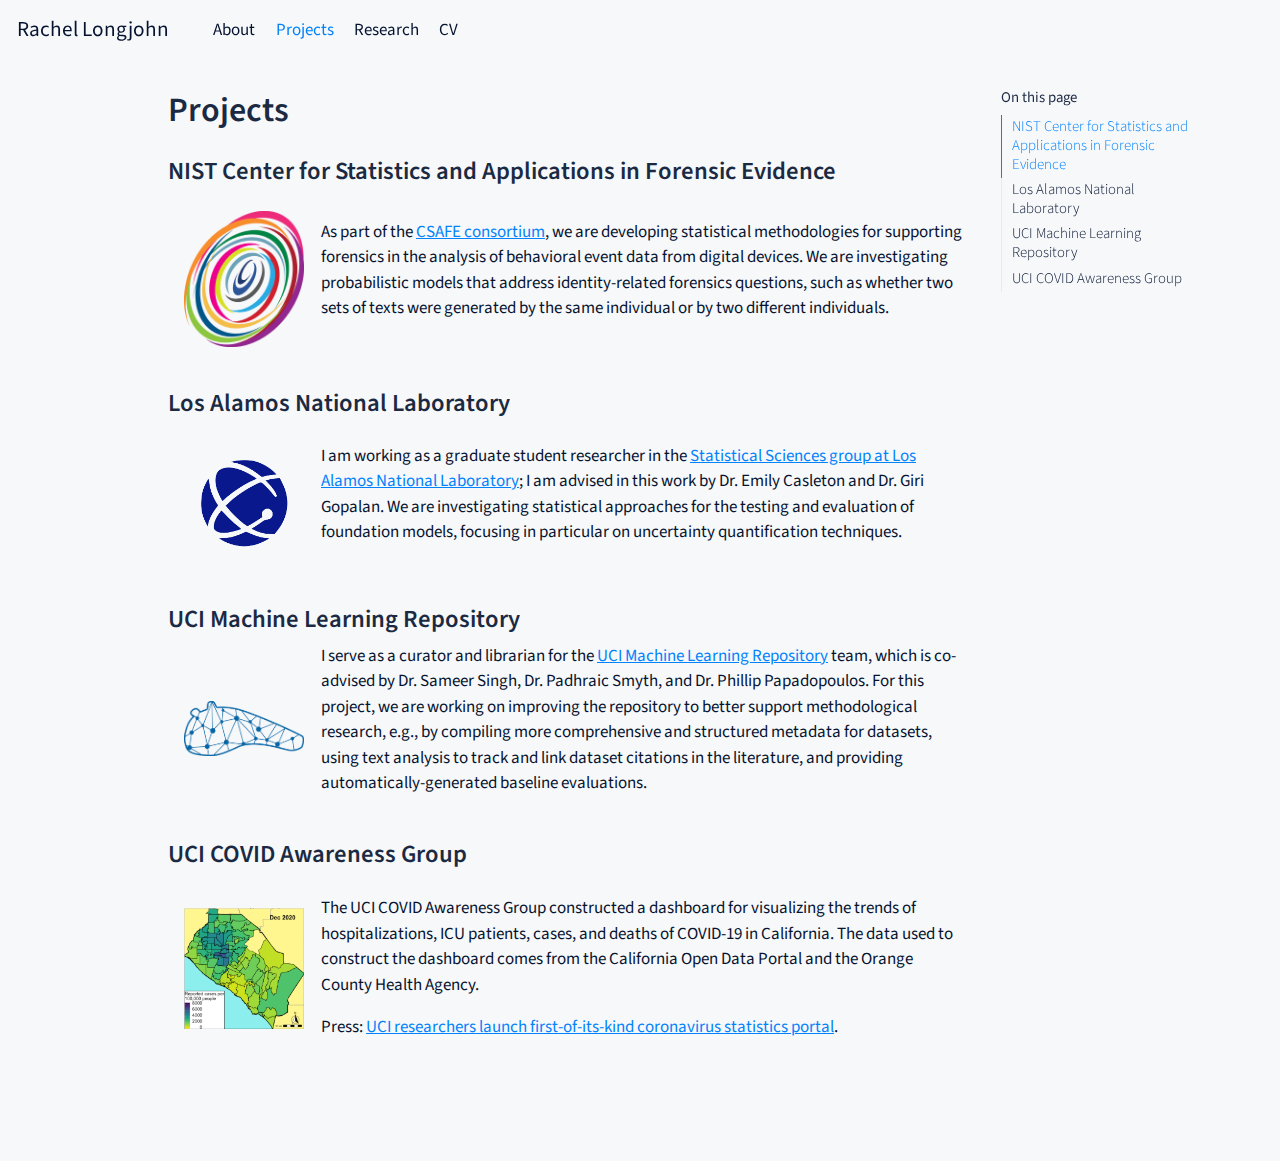
==== docs/projects.html @ 6b7d3f92 "Publish site to docs/" ====
<!DOCTYPE html>
<html xmlns="http://www.w3.org/1999/xhtml" lang="en" xml:lang="en"><head>

<meta charset="utf-8">
<meta name="generator" content="quarto-1.3.450">

<meta name="viewport" content="width=device-width, initial-scale=1.0, user-scalable=yes">


<title>Rachel Longjohn - Projects</title>
<style>
code{white-space: pre-wrap;}
span.smallcaps{font-variant: small-caps;}
div.columns{display: flex; gap: min(4vw, 1.5em);}
div.column{flex: auto; overflow-x: auto;}
div.hanging-indent{margin-left: 1.5em; text-indent: -1.5em;}
ul.task-list{list-style: none;}
ul.task-list li input[type="checkbox"] {
  width: 0.8em;
  margin: 0 0.8em 0.2em -1em; /* quarto-specific, see https://github.com/quarto-dev/quarto-cli/issues/4556 */ 
  vertical-align: middle;
}
</style>


<script src="site_libs/quarto-nav/quarto-nav.js"></script>
<script src="site_libs/quarto-nav/headroom.min.js"></script>
<script src="site_libs/clipboard/clipboard.min.js"></script>
<script src="site_libs/quarto-html/quarto.js"></script>
<script src="site_libs/quarto-html/popper.min.js"></script>
<script src="site_libs/quarto-html/tippy.umd.min.js"></script>
<script src="site_libs/quarto-html/anchor.min.js"></script>
<link href="site_libs/quarto-html/tippy.css" rel="stylesheet">
<link href="site_libs/quarto-html/quarto-syntax-highlighting.css" rel="stylesheet" id="quarto-text-highlighting-styles">
<script src="site_libs/bootstrap/bootstrap.min.js"></script>
<link href="site_libs/bootstrap/bootstrap-icons.css" rel="stylesheet">
<link href="site_libs/bootstrap/bootstrap.min.css" rel="stylesheet" id="quarto-bootstrap" data-mode="light">
<script id="quarto-search-options" type="application/json">{
  "language": {
    "search-no-results-text": "No results",
    "search-matching-documents-text": "matching documents",
    "search-copy-link-title": "Copy link to search",
    "search-hide-matches-text": "Hide additional matches",
    "search-more-match-text": "more match in this document",
    "search-more-matches-text": "more matches in this document",
    "search-clear-button-title": "Clear",
    "search-detached-cancel-button-title": "Cancel",
    "search-submit-button-title": "Submit",
    "search-label": "Search"
  }
}</script>


<link rel="stylesheet" href="styles.css">
</head>

<body class="nav-fixed">

<div id="quarto-search-results"></div>
  <header id="quarto-header" class="headroom fixed-top">
    <nav class="navbar navbar-expand-lg navbar-dark ">
      <div class="navbar-container container-fluid">
      <div class="navbar-brand-container">
    <a class="navbar-brand" href="./index.html">
    <span class="navbar-title">Rachel Longjohn</span>
    </a>
  </div>
          <button class="navbar-toggler" type="button" data-bs-toggle="collapse" data-bs-target="#navbarCollapse" aria-controls="navbarCollapse" aria-expanded="false" aria-label="Toggle navigation" onclick="if (window.quartoToggleHeadroom) { window.quartoToggleHeadroom(); }">
  <span class="navbar-toggler-icon"></span>
</button>
          <div class="collapse navbar-collapse" id="navbarCollapse">
            <ul class="navbar-nav navbar-nav-scroll me-auto">
  <li class="nav-item">
    <a class="nav-link" href="./index.html" rel="" target="">
 <span class="menu-text">About</span></a>
  </li>  
  <li class="nav-item">
    <a class="nav-link active" href="./projects.html" rel="" target="" aria-current="page">
 <span class="menu-text">Projects</span></a>
  </li>  
  <li class="nav-item">
    <a class="nav-link" href="./research.html" rel="" target="">
 <span class="menu-text">Research</span></a>
  </li>  
  <li class="nav-item">
    <a class="nav-link" href="./rachel_longjohn_cv.pdf" rel="" target="">
 <span class="menu-text">CV</span></a>
  </li>  
</ul>
            <div class="quarto-navbar-tools ms-auto">
</div>
          </div> <!-- /navcollapse -->
      </div> <!-- /container-fluid -->
    </nav>
</header>
<!-- content -->
<div id="quarto-content" class="quarto-container page-columns page-rows-contents page-layout-article page-navbar">
<!-- sidebar -->
<!-- margin-sidebar -->
    <div id="quarto-margin-sidebar" class="sidebar margin-sidebar">
        <nav id="TOC" role="doc-toc" class="toc-active">
    <h2 id="toc-title">On this page</h2>
   
  <ul>
  <li><a href="#nist-center-for-statistics-and-applications-in-forensic-evidence" id="toc-nist-center-for-statistics-and-applications-in-forensic-evidence" class="nav-link active" data-scroll-target="#nist-center-for-statistics-and-applications-in-forensic-evidence">NIST Center for Statistics and Applications in Forensic Evidence</a></li>
  <li><a href="#los-alamos-national-laboratory" id="toc-los-alamos-national-laboratory" class="nav-link" data-scroll-target="#los-alamos-national-laboratory">Los Alamos National Laboratory</a></li>
  <li><a href="#uci-machine-learning-repository" id="toc-uci-machine-learning-repository" class="nav-link" data-scroll-target="#uci-machine-learning-repository">UCI Machine Learning Repository</a></li>
  <li><a href="#uci-covid-awareness-group" id="toc-uci-covid-awareness-group" class="nav-link" data-scroll-target="#uci-covid-awareness-group">UCI COVID Awareness Group</a></li>
  </ul>
</nav>
    </div>
<!-- main -->
<main class="content" id="quarto-document-content">

<header id="title-block-header" class="quarto-title-block default">
<div class="quarto-title">
<h1 class="title">Projects</h1>
</div>



<div class="quarto-title-meta">

    
  
    
  </div>
  

</header>

<section id="nist-center-for-statistics-and-applications-in-forensic-evidence" class="level3">
<h3 class="anchored" data-anchor-id="nist-center-for-statistics-and-applications-in-forensic-evidence">NIST Center for Statistics and Applications in Forensic Evidence</h3>

<table cellspacing="10">
<tbody><tr>
<td>
<img src="CSAFE-thumbprint-alone.png" align="right" width="150" style="padding:15px">
</td>
<td>
<p>
As part of the <a href="https://forensicstats.org/">CSAFE consortium</a>, we are developing statistical methodologies for supporting forensics in the analysis of behavioral event data from digital devices. We are investigating probabilistic models that address identity-related forensics questions, such as whether two sets of texts were generated by the same individual or by two different individuals.
</p>
</td>
</tr>

</tbody></table>
</section>
<section id="los-alamos-national-laboratory" class="level3">
<h3 class="anchored" data-anchor-id="los-alamos-national-laboratory">Los Alamos National Laboratory</h3>

<table cellspacing="10">
<tbody><tr>
<td>
<img src="lanl-logo.png" align="right" width="150" style="padding:15px">
</td>
<td>
<p>
I am working as a graduate student researcher in the <a href="https://www.lanl.gov/org/ddste/aldsc/computer-computational-statistical-sciences/statistical-sciences/index.php">Statistical Sciences group at Los Alamos National Laboratory</a>; I am advised in this work by Dr.&nbsp;Emily Casleton and Dr.&nbsp;Giri Gopalan. We are investigating statistical approaches for the testing and evaluation of foundation models, focusing in particular on uncertainty quantification techniques.
</p>
</td>
</tr>

</tbody></table>
</section>
<section id="uci-machine-learning-repository" class="level3">
<h3 class="anchored" data-anchor-id="uci-machine-learning-repository">UCI Machine Learning Repository</h3>

<table cellspacing="10">
<tbody><tr>
<td>
<img src="anteater_head.png" align="right" width="150" style="padding:15px">
</td>
<td>
<p>
I serve as a curator and librarian for the <a href="https://archive.ics.uci.edu/">UCI Machine Learning Repository</a> team, which is co-advised by Dr.&nbsp;Sameer Singh, Dr.&nbsp;Padhraic Smyth, and Dr.&nbsp;Phillip Papadopoulos. For this project, we are working on improving the repository to better support methodological research, e.g., by compiling more comprehensive and structured metadata for datasets, using text analysis to track and link dataset citations in the literature, and providing automatically-generated baseline evaluations.
</p>
</td>
</tr>

</tbody></table>
</section>
<section id="uci-covid-awareness-group" class="level3">
<h3 class="anchored" data-anchor-id="uci-covid-awareness-group">UCI COVID Awareness Group</h3>

<table cellspacing="10">
<tbody><tr>
<td>
<img src="covid-awareness-map.png" align="right" width="150" style="padding:15px">
</td>
<td>
<p>
</p><p>The UCI COVID Awareness Group constructed a dashboard for visualizing the trends of hospitalizations, ICU patients, cases, and deaths of COVID-19 in California. The data used to construct the dashboard comes from the California Open Data Portal and the Orange County Health Agency.</p>
Press: <a href="https://news.uci.edu/2020/08/10/uci-researchers-launch-first-of-its-kind-coronavirus-statistics-portal/">UCI researchers launch first-of-its-kind coronavirus statistics portal</a>.
<p></p>
</td>
</tr>

</tbody></table>


</section>

</main> <!-- /main -->
<script id="quarto-html-after-body" type="application/javascript">
window.document.addEventListener("DOMContentLoaded", function (event) {
  const toggleBodyColorMode = (bsSheetEl) => {
    const mode = bsSheetEl.getAttribute("data-mode");
    const bodyEl = window.document.querySelector("body");
    if (mode === "dark") {
      bodyEl.classList.add("quarto-dark");
      bodyEl.classList.remove("quarto-light");
    } else {
      bodyEl.classList.add("quarto-light");
      bodyEl.classList.remove("quarto-dark");
    }
  }
  const toggleBodyColorPrimary = () => {
    const bsSheetEl = window.document.querySelector("link#quarto-bootstrap");
    if (bsSheetEl) {
      toggleBodyColorMode(bsSheetEl);
    }
  }
  toggleBodyColorPrimary();  
  const icon = "";
  const anchorJS = new window.AnchorJS();
  anchorJS.options = {
    placement: 'right',
    icon: icon
  };
  anchorJS.add('.anchored');
  const isCodeAnnotation = (el) => {
    for (const clz of el.classList) {
      if (clz.startsWith('code-annotation-')) {                     
        return true;
      }
    }
    return false;
  }
  const clipboard = new window.ClipboardJS('.code-copy-button', {
    text: function(trigger) {
      const codeEl = trigger.previousElementSibling.cloneNode(true);
      for (const childEl of codeEl.children) {
        if (isCodeAnnotation(childEl)) {
          childEl.remove();
        }
      }
      return codeEl.innerText;
    }
  });
  clipboard.on('success', function(e) {
    // button target
    const button = e.trigger;
    // don't keep focus
    button.blur();
    // flash "checked"
    button.classList.add('code-copy-button-checked');
    var currentTitle = button.getAttribute("title");
    button.setAttribute("title", "Copied!");
    let tooltip;
    if (window.bootstrap) {
      button.setAttribute("data-bs-toggle", "tooltip");
      button.setAttribute("data-bs-placement", "left");
      button.setAttribute("data-bs-title", "Copied!");
      tooltip = new bootstrap.Tooltip(button, 
        { trigger: "manual", 
          customClass: "code-copy-button-tooltip",
          offset: [0, -8]});
      tooltip.show();    
    }
    setTimeout(function() {
      if (tooltip) {
        tooltip.hide();
        button.removeAttribute("data-bs-title");
        button.removeAttribute("data-bs-toggle");
        button.removeAttribute("data-bs-placement");
      }
      button.setAttribute("title", currentTitle);
      button.classList.remove('code-copy-button-checked');
    }, 1000);
    // clear code selection
    e.clearSelection();
  });
  function tippyHover(el, contentFn) {
    const config = {
      allowHTML: true,
      content: contentFn,
      maxWidth: 500,
      delay: 100,
      arrow: false,
      appendTo: function(el) {
          return el.parentElement;
      },
      interactive: true,
      interactiveBorder: 10,
      theme: 'quarto',
      placement: 'bottom-start'
    };
    window.tippy(el, config); 
  }
  const noterefs = window.document.querySelectorAll('a[role="doc-noteref"]');
  for (var i=0; i<noterefs.length; i++) {
    const ref = noterefs[i];
    tippyHover(ref, function() {
      // use id or data attribute instead here
      let href = ref.getAttribute('data-footnote-href') || ref.getAttribute('href');
      try { href = new URL(href).hash; } catch {}
      const id = href.replace(/^#\/?/, "");
      const note = window.document.getElementById(id);
      return note.innerHTML;
    });
  }
      let selectedAnnoteEl;
      const selectorForAnnotation = ( cell, annotation) => {
        let cellAttr = 'data-code-cell="' + cell + '"';
        let lineAttr = 'data-code-annotation="' +  annotation + '"';
        const selector = 'span[' + cellAttr + '][' + lineAttr + ']';
        return selector;
      }
      const selectCodeLines = (annoteEl) => {
        const doc = window.document;
        const targetCell = annoteEl.getAttribute("data-target-cell");
        const targetAnnotation = annoteEl.getAttribute("data-target-annotation");
        const annoteSpan = window.document.querySelector(selectorForAnnotation(targetCell, targetAnnotation));
        const lines = annoteSpan.getAttribute("data-code-lines").split(",");
        const lineIds = lines.map((line) => {
          return targetCell + "-" + line;
        })
        let top = null;
        let height = null;
        let parent = null;
        if (lineIds.length > 0) {
            //compute the position of the single el (top and bottom and make a div)
            const el = window.document.getElementById(lineIds[0]);
            top = el.offsetTop;
            height = el.offsetHeight;
            parent = el.parentElement.parentElement;
          if (lineIds.length > 1) {
            const lastEl = window.document.getElementById(lineIds[lineIds.length - 1]);
            const bottom = lastEl.offsetTop + lastEl.offsetHeight;
            height = bottom - top;
          }
          if (top !== null && height !== null && parent !== null) {
            // cook up a div (if necessary) and position it 
            let div = window.document.getElementById("code-annotation-line-highlight");
            if (div === null) {
              div = window.document.createElement("div");
              div.setAttribute("id", "code-annotation-line-highlight");
              div.style.position = 'absolute';
              parent.appendChild(div);
            }
            div.style.top = top - 2 + "px";
            div.style.height = height + 4 + "px";
            let gutterDiv = window.document.getElementById("code-annotation-line-highlight-gutter");
            if (gutterDiv === null) {
              gutterDiv = window.document.createElement("div");
              gutterDiv.setAttribute("id", "code-annotation-line-highlight-gutter");
              gutterDiv.style.position = 'absolute';
              const codeCell = window.document.getElementById(targetCell);
              const gutter = codeCell.querySelector('.code-annotation-gutter');
              gutter.appendChild(gutterDiv);
            }
            gutterDiv.style.top = top - 2 + "px";
            gutterDiv.style.height = height + 4 + "px";
          }
          selectedAnnoteEl = annoteEl;
        }
      };
      const unselectCodeLines = () => {
        const elementsIds = ["code-annotation-line-highlight", "code-annotation-line-highlight-gutter"];
        elementsIds.forEach((elId) => {
          const div = window.document.getElementById(elId);
          if (div) {
            div.remove();
          }
        });
        selectedAnnoteEl = undefined;
      };
      // Attach click handler to the DT
      const annoteDls = window.document.querySelectorAll('dt[data-target-cell]');
      for (const annoteDlNode of annoteDls) {
        annoteDlNode.addEventListener('click', (event) => {
          const clickedEl = event.target;
          if (clickedEl !== selectedAnnoteEl) {
            unselectCodeLines();
            const activeEl = window.document.querySelector('dt[data-target-cell].code-annotation-active');
            if (activeEl) {
              activeEl.classList.remove('code-annotation-active');
            }
            selectCodeLines(clickedEl);
            clickedEl.classList.add('code-annotation-active');
          } else {
            // Unselect the line
            unselectCodeLines();
            clickedEl.classList.remove('code-annotation-active');
          }
        });
      }
  const findCites = (el) => {
    const parentEl = el.parentElement;
    if (parentEl) {
      const cites = parentEl.dataset.cites;
      if (cites) {
        return {
          el,
          cites: cites.split(' ')
        };
      } else {
        return findCites(el.parentElement)
      }
    } else {
      return undefined;
    }
  };
  var bibliorefs = window.document.querySelectorAll('a[role="doc-biblioref"]');
  for (var i=0; i<bibliorefs.length; i++) {
    const ref = bibliorefs[i];
    const citeInfo = findCites(ref);
    if (citeInfo) {
      tippyHover(citeInfo.el, function() {
        var popup = window.document.createElement('div');
        citeInfo.cites.forEach(function(cite) {
          var citeDiv = window.document.createElement('div');
          citeDiv.classList.add('hanging-indent');
          citeDiv.classList.add('csl-entry');
          var biblioDiv = window.document.getElementById('ref-' + cite);
          if (biblioDiv) {
            citeDiv.innerHTML = biblioDiv.innerHTML;
          }
          popup.appendChild(citeDiv);
        });
        return popup.innerHTML;
      });
    }
  }
});
</script>
</div> <!-- /content -->



</body></html>
---- docs/site_libs/quarto-html/tippy.css ----
.tippy-box[data-animation=fade][data-state=hidden]{opacity:0}[data-tippy-root]{max-width:calc(100vw - 10px)}.tippy-box{position:relative;background-color:#333;color:#fff;border-radius:4px;font-size:14px;line-height:1.4;white-space:normal;outline:0;transition-property:transform,visibility,opacity}.tippy-box[data-placement^=top]>.tippy-arrow{bottom:0}.tippy-box[data-placement^=top]>.tippy-arrow:before{bottom:-7px;left:0;border-width:8px 8px 0;border-top-color:initial;transform-origin:center top}.tippy-box[data-placement^=bottom]>.tippy-arrow{top:0}.tippy-box[data-placement^=bottom]>.tippy-arrow:before{top:-7px;left:0;border-width:0 8px 8px;border-bottom-color:initial;transform-origin:center bottom}.tippy-box[data-placement^=left]>.tippy-arrow{right:0}.tippy-box[data-placement^=left]>.tippy-arrow:before{border-width:8px 0 8px 8px;border-left-color:initial;right:-7px;transform-origin:center left}.tippy-box[data-placement^=right]>.tippy-arrow{left:0}.tippy-box[data-placement^=right]>.tippy-arrow:before{left:-7px;border-width:8px 8px 8px 0;border-right-color:initial;transform-origin:center right}.tippy-box[data-inertia][data-state=visible]{transition-timing-function:cubic-bezier(.54,1.5,.38,1.11)}.tippy-arrow{width:16px;height:16px;color:#333}.tippy-arrow:before{content:"";position:absolute;border-color:transparent;border-style:solid}.tippy-content{position:relative;padding:5px 9px;z-index:1}
---- docs/site_libs/quarto-html/quarto-syntax-highlighting.css ----
/* quarto syntax highlight colors */
:root {
  --quarto-hl-ot-color: #003B4F;
  --quarto-hl-at-color: #657422;
  --quarto-hl-ss-color: #20794D;
  --quarto-hl-an-color: #5E5E5E;
  --quarto-hl-fu-color: #4758AB;
  --quarto-hl-st-color: #20794D;
  --quarto-hl-cf-color: #003B4F;
  --quarto-hl-op-color: #5E5E5E;
  --quarto-hl-er-color: #AD0000;
  --quarto-hl-bn-color: #AD0000;
  --quarto-hl-al-color: #AD0000;
  --quarto-hl-va-color: #111111;
  --quarto-hl-bu-color: inherit;
  --quarto-hl-ex-color: inherit;
  --quarto-hl-pp-color: #AD0000;
  --quarto-hl-in-color: #5E5E5E;
  --quarto-hl-vs-color: #20794D;
  --quarto-hl-wa-color: #5E5E5E;
  --quarto-hl-do-color: #5E5E5E;
  --quarto-hl-im-color: #00769E;
  --quarto-hl-ch-color: #20794D;
  --quarto-hl-dt-color: #AD0000;
  --quarto-hl-fl-color: #AD0000;
  --quarto-hl-co-color: #5E5E5E;
  --quarto-hl-cv-color: #5E5E5E;
  --quarto-hl-cn-color: #8f5902;
  --quarto-hl-sc-color: #5E5E5E;
  --quarto-hl-dv-color: #AD0000;
  --quarto-hl-kw-color: #003B4F;
}

/* other quarto variables */
:root {
  --quarto-font-monospace: SFMono-Regular, Menlo, Monaco, Consolas, "Liberation Mono", "Courier New", monospace;
}

pre > code.sourceCode > span {
  color: #003B4F;
}

code span {
  color: #003B4F;
}

code.sourceCode > span {
  color: #003B4F;
}

div.sourceCode,
div.sourceCode pre.sourceCode {
  color: #003B4F;
}

code span.ot {
  color: #003B4F;
  font-style: inherit;
}

code span.at {
  color: #657422;
  font-style: inherit;
}

code span.ss {
  color: #20794D;
  font-style: inherit;
}

code span.an {
  color: #5E5E5E;
  font-style: inherit;
}

code span.fu {
  color: #4758AB;
  font-style: inherit;
}

code span.st {
  color: #20794D;
  font-style: inherit;
}

code span.cf {
  color: #003B4F;
  font-style: inherit;
}

code span.op {
  color: #5E5E5E;
  font-style: inherit;
}

code span.er {
  color: #AD0000;
  font-style: inherit;
}

code span.bn {
  color: #AD0000;
  font-style: inherit;
}

code span.al {
  color: #AD0000;
  font-style: inherit;
}

code span.va {
  color: #111111;
  font-style: inherit;
}

code span.bu {
  font-style: inherit;
}

code span.ex {
  font-style: inherit;
}

code span.pp {
  color: #AD0000;
  font-style: inherit;
}

code span.in {
  color: #5E5E5E;
  font-style: inherit;
}

code span.vs {
  color: #20794D;
  font-style: inherit;
}

code span.wa {
  color: #5E5E5E;
  font-style: italic;
}

code span.do {
  color: #5E5E5E;
  font-style: italic;
}

code span.im {
  color: #00769E;
  font-style: inherit;
}

code span.ch {
  color: #20794D;
  font-style: inherit;
}

code span.dt {
  color: #AD0000;
  font-style: inherit;
}

code span.fl {
  color: #AD0000;
  font-style: inherit;
}

code span.co {
  color: #5E5E5E;
  font-style: inherit;
}

code span.cv {
  color: #5E5E5E;
  font-style: italic;
}

code span.cn {
  color: #8f5902;
  font-style: inherit;
}

code span.sc {
  color: #5E5E5E;
  font-style: inherit;
}

code span.dv {
  color: #AD0000;
  font-style: inherit;
}

code span.kw {
  color: #003B4F;
  font-style: inherit;
}

.prevent-inlining {
  content: "</";
}

/*# sourceMappingURL=debc5d5d77c3f9108843748ff7464032.css.map */
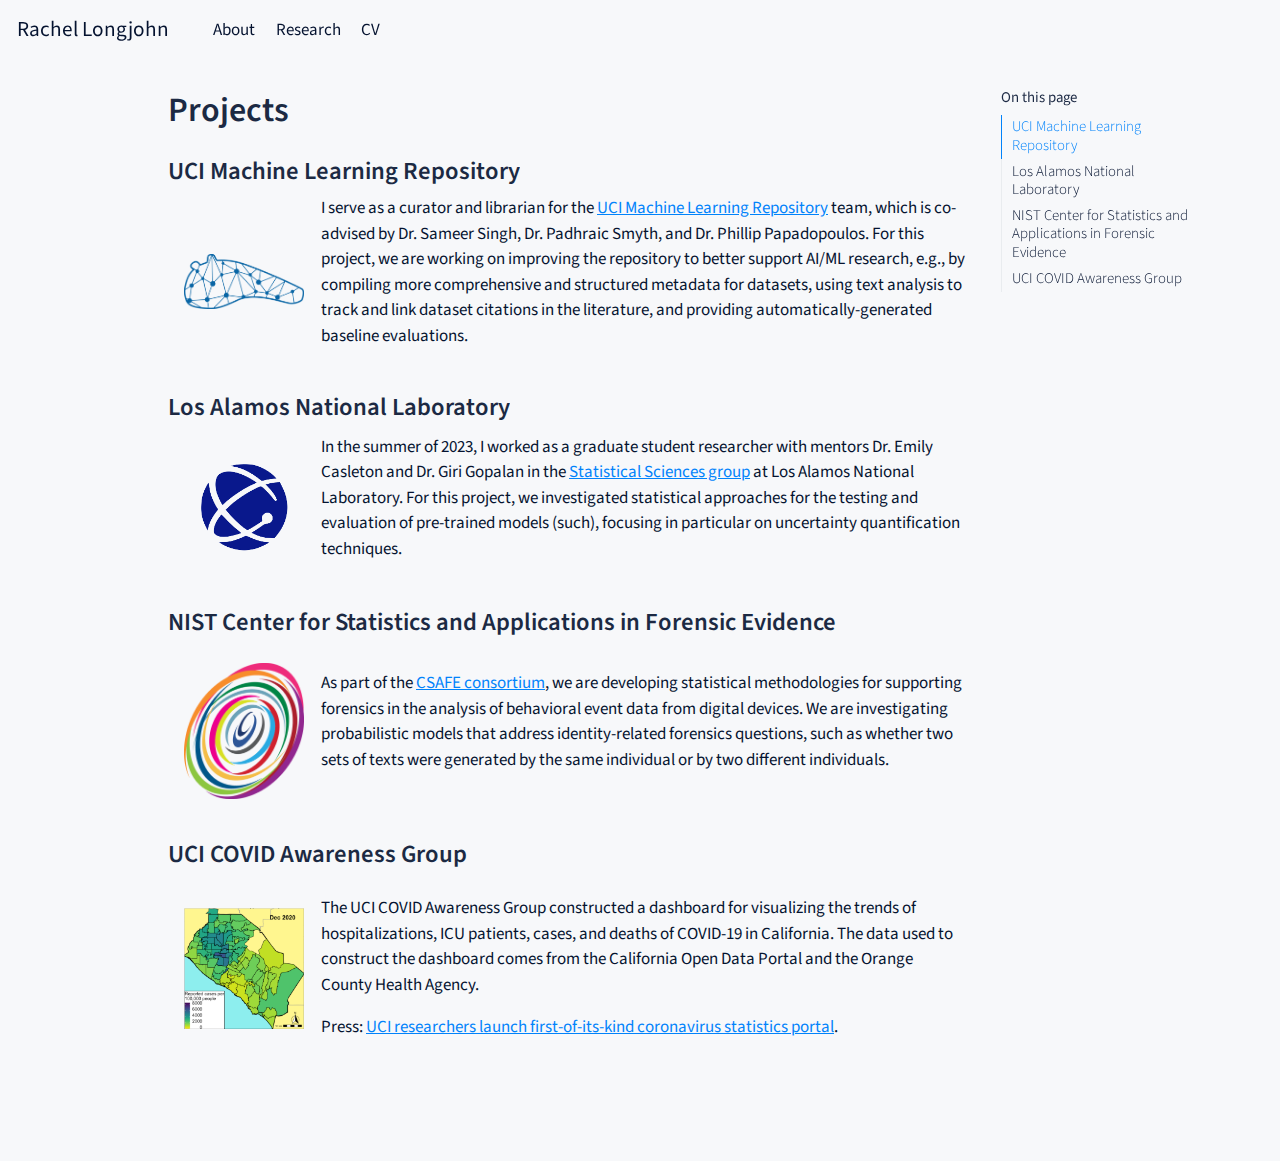
==== commit 75924b62: "Publish site to docs/" ====
--- a/docs/projects.html
+++ b/docs/projects.html
@@ -75,15 +75,11 @@
  <span class="menu-text">About</span></a>
   </li>  
   <li class="nav-item">
-    <a class="nav-link active" href="./projects.html" rel="" target="" aria-current="page">
- <span class="menu-text">Projects</span></a>
-  </li>  
-  <li class="nav-item">
     <a class="nav-link" href="./research.html" rel="" target="">
  <span class="menu-text">Research</span></a>
   </li>  
   <li class="nav-item">
-    <a class="nav-link" href="./rachel_longjohn_cv.pdf" rel="" target="">
+    <a class="nav-link" href="./rachel_longjohn_cv.pdf" rel="" target="_blank">
  <span class="menu-text">CV</span></a>
   </li>  
 </ul>
@@ -102,9 +98,9 @@
     <h2 id="toc-title">On this page</h2>
    
   <ul>
-  <li><a href="#nist-center-for-statistics-and-applications-in-forensic-evidence" id="toc-nist-center-for-statistics-and-applications-in-forensic-evidence" class="nav-link active" data-scroll-target="#nist-center-for-statistics-and-applications-in-forensic-evidence">NIST Center for Statistics and Applications in Forensic Evidence</a></li>
+  <li><a href="#uci-machine-learning-repository" id="toc-uci-machine-learning-repository" class="nav-link active" data-scroll-target="#uci-machine-learning-repository">UCI Machine Learning Repository</a></li>
   <li><a href="#los-alamos-national-laboratory" id="toc-los-alamos-national-laboratory" class="nav-link" data-scroll-target="#los-alamos-national-laboratory">Los Alamos National Laboratory</a></li>
-  <li><a href="#uci-machine-learning-repository" id="toc-uci-machine-learning-repository" class="nav-link" data-scroll-target="#uci-machine-learning-repository">UCI Machine Learning Repository</a></li>
+  <li><a href="#nist-center-for-statistics-and-applications-in-forensic-evidence" id="toc-nist-center-for-statistics-and-applications-in-forensic-evidence" class="nav-link" data-scroll-target="#nist-center-for-statistics-and-applications-in-forensic-evidence">NIST Center for Statistics and Applications in Forensic Evidence</a></li>
   <li><a href="#uci-covid-awareness-group" id="toc-uci-covid-awareness-group" class="nav-link" data-scroll-target="#uci-covid-awareness-group">UCI COVID Awareness Group</a></li>
   </ul>
 </nav>
@@ -129,17 +125,17 @@
 
 </header>
 
-<section id="nist-center-for-statistics-and-applications-in-forensic-evidence" class="level3">
-<h3 class="anchored" data-anchor-id="nist-center-for-statistics-and-applications-in-forensic-evidence">NIST Center for Statistics and Applications in Forensic Evidence</h3>
+<section id="uci-machine-learning-repository" class="level3">
+<h3 class="anchored" data-anchor-id="uci-machine-learning-repository">UCI Machine Learning Repository</h3>
 
 <table cellspacing="10">
 <tbody><tr>
 <td>
-<img src="CSAFE-thumbprint-alone.png" align="right" width="150" style="padding:15px">
+<img src="anteater_head.png" align="right" width="150" style="padding:15px">
 </td>
 <td>
 <p>
-As part of the <a href="https://forensicstats.org/">CSAFE consortium</a>, we are developing statistical methodologies for supporting forensics in the analysis of behavioral event data from digital devices. We are investigating probabilistic models that address identity-related forensics questions, such as whether two sets of texts were generated by the same individual or by two different individuals.
+I serve as a curator and librarian for the <a href="https://archive.ics.uci.edu/">UCI Machine Learning Repository</a> team, which is co-advised by Dr.&nbsp;Sameer Singh, Dr.&nbsp;Padhraic Smyth, and Dr.&nbsp;Phillip Papadopoulos. For this project, we are working on improving the repository to better support AI/ML research, e.g., by compiling more comprehensive and structured metadata for datasets, using text analysis to track and link dataset citations in the literature, and providing automatically-generated baseline evaluations.
 </p>
 </td>
 </tr>
@@ -156,24 +152,24 @@
 </td>
 <td>
 <p>
-I am working as a graduate student researcher in the <a href="https://www.lanl.gov/org/ddste/aldsc/computer-computational-statistical-sciences/statistical-sciences/index.php">Statistical Sciences group at Los Alamos National Laboratory</a>; I am advised in this work by Dr.&nbsp;Emily Casleton and Dr.&nbsp;Giri Gopalan. We are investigating statistical approaches for the testing and evaluation of foundation models, focusing in particular on uncertainty quantification techniques.
+In the summer of 2023, I worked as a graduate student researcher with mentors Dr.&nbsp;Emily Casleton and Dr.&nbsp;Giri Gopalan in the <a href="https://www.lanl.gov/org/ddste/aldsc/computer-computational-statistical-sciences/statistical-sciences/index.php">Statistical Sciences group</a> at Los Alamos National Laboratory. For this project, we investigated statistical approaches for the testing and evaluation of pre-trained models (such), focusing in particular on uncertainty quantification techniques.
 </p>
 </td>
 </tr>
 
 </tbody></table>
 </section>
-<section id="uci-machine-learning-repository" class="level3">
-<h3 class="anchored" data-anchor-id="uci-machine-learning-repository">UCI Machine Learning Repository</h3>
+<section id="nist-center-for-statistics-and-applications-in-forensic-evidence" class="level3">
+<h3 class="anchored" data-anchor-id="nist-center-for-statistics-and-applications-in-forensic-evidence">NIST Center for Statistics and Applications in Forensic Evidence</h3>
 
 <table cellspacing="10">
 <tbody><tr>
 <td>
-<img src="anteater_head.png" align="right" width="150" style="padding:15px">
+<img src="CSAFE-thumbprint-alone.png" align="right" width="150" style="padding:15px">
 </td>
 <td>
 <p>
-I serve as a curator and librarian for the <a href="https://archive.ics.uci.edu/">UCI Machine Learning Repository</a> team, which is co-advised by Dr.&nbsp;Sameer Singh, Dr.&nbsp;Padhraic Smyth, and Dr.&nbsp;Phillip Papadopoulos. For this project, we are working on improving the repository to better support methodological research, e.g., by compiling more comprehensive and structured metadata for datasets, using text analysis to track and link dataset citations in the literature, and providing automatically-generated baseline evaluations.
+As part of the <a href="https://forensicstats.org/">CSAFE consortium</a>, we are developing statistical methodologies for supporting forensics in the analysis of behavioral event data from digital devices. We are investigating probabilistic models that address identity-related forensics questions, such as whether two sets of texts were generated by the same individual or by two different individuals.
 </p>
 </td>
 </tr>
@@ -433,6 +429,20 @@
       });
     }
   }
+    var localhostRegex = new RegExp(/^(?:http|https):\/\/localhost\:?[0-9]*\//);
+      var filterRegex = new RegExp('/' + window.location.host + '/');
+    var isInternal = (href) => {
+        return filterRegex.test(href) || localhostRegex.test(href);
+    }
+    // Inspect non-navigation links and adorn them if external
+ 	var links = window.document.querySelectorAll('a[href]:not(.nav-link):not(.navbar-brand):not(.toc-action):not(.sidebar-link):not(.sidebar-item-toggle):not(.pagination-link):not(.no-external):not([aria-hidden]):not(.dropdown-item)');
+    for (var i=0; i<links.length; i++) {
+      const link = links[i];
+      if (!isInternal(link.href)) {
+          // target, if specified
+          link.setAttribute("target", "_blank");
+      }
+    }
 });
 </script>
 </div> <!-- /content -->
